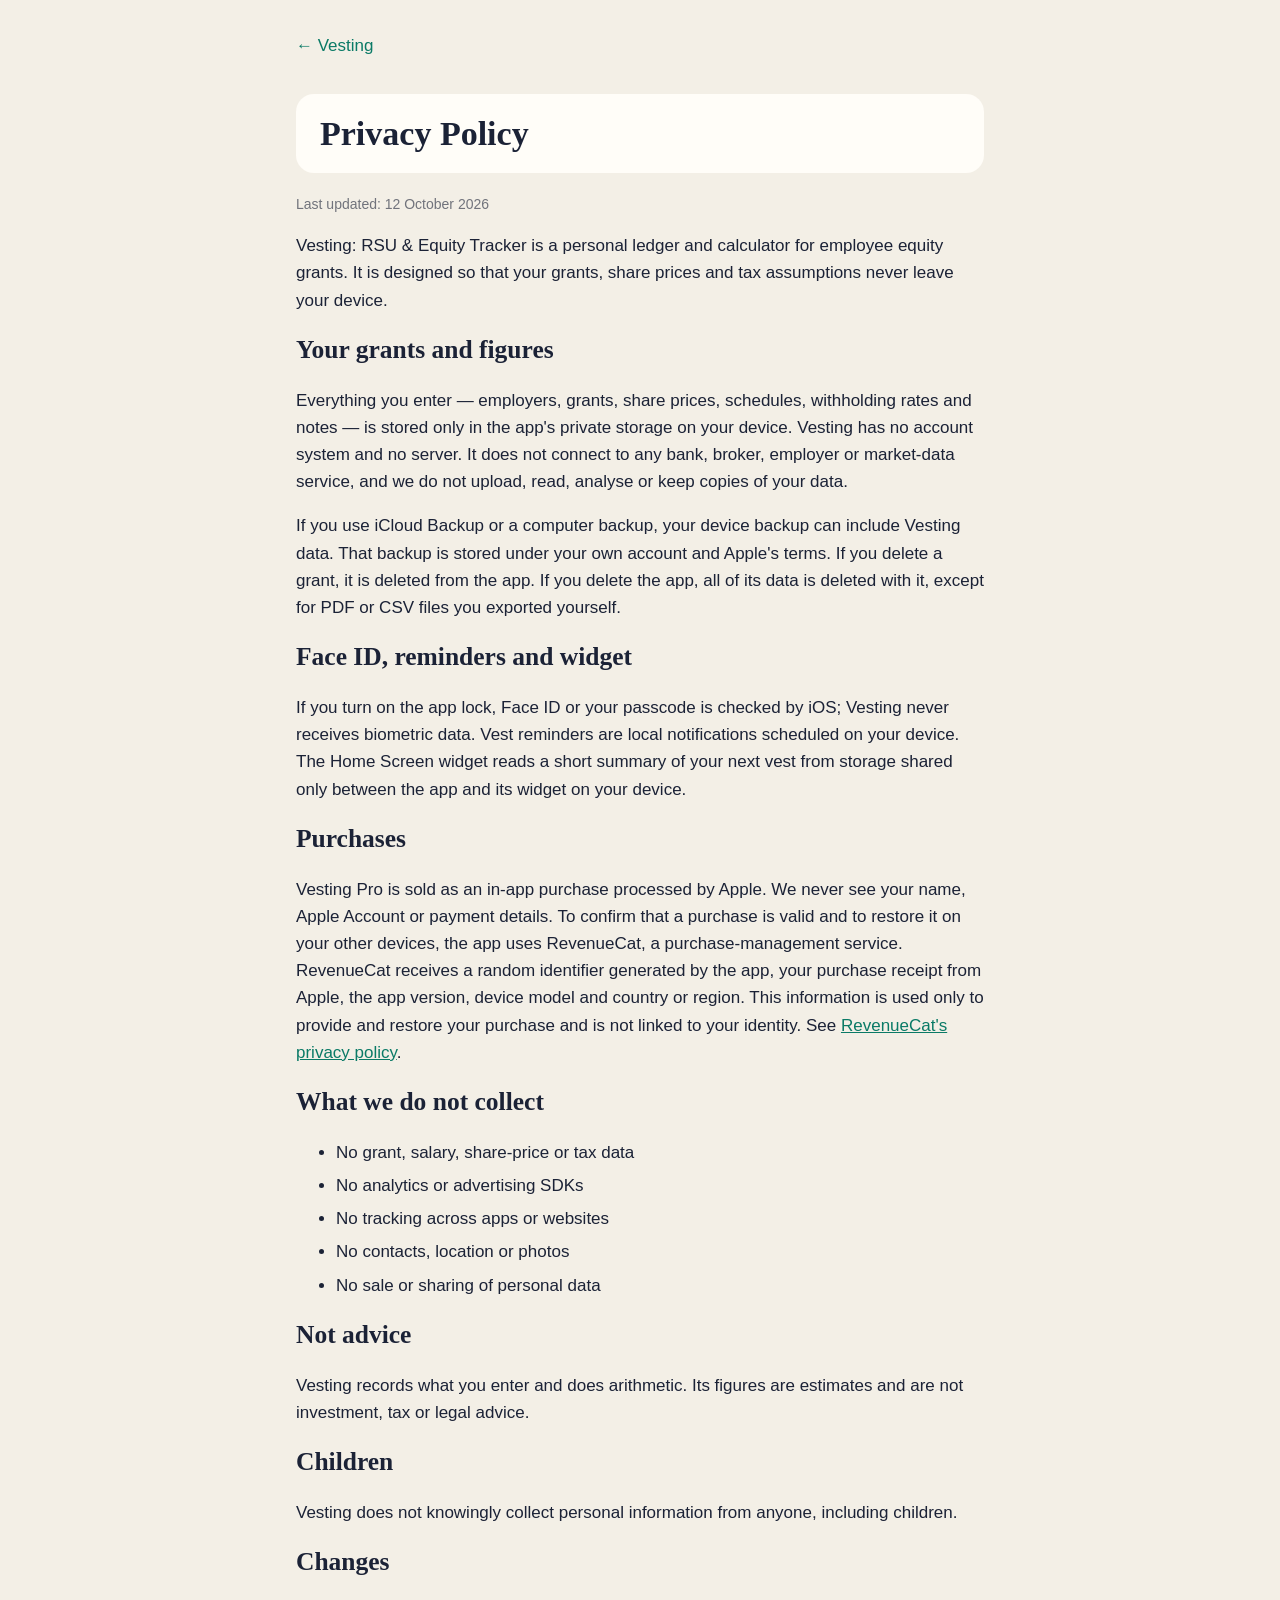
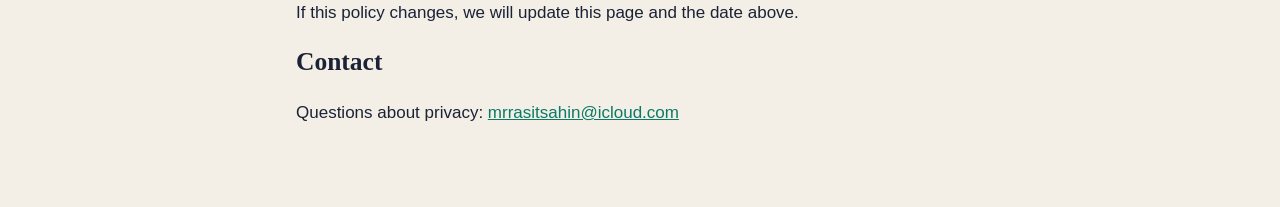
==== privacy.html @ 06a121db "Vesting support and privacy pages Co-Authored-By: Claude Opus 5.5 <noreply@anthropic.com>" ====
<!doctype html>
<html lang="en">
<head>
<meta charset="utf-8">
<meta name="viewport" content="width=device-width, initial-scale=1">
<title>Vesting Privacy Policy</title>
<link rel="stylesheet" href="style.css">
</head>
<body>
<main>
  <a class="back" href="./">← Vesting</a>
  <h1>Privacy Policy</h1>
  <p class="meta">Last updated: 12 October 2026</p>

  <p>Vesting: RSU &amp; Equity Tracker is a personal ledger and calculator for employee equity grants. It is designed so that your grants, share prices and tax assumptions never leave your device.</p>

  <h2>Your grants and figures</h2>
  <p>Everything you enter — employers, grants, share prices, schedules, withholding rates and notes — is stored only in the app's private storage on your device. Vesting has no account system and no server. It does not connect to any bank, broker, employer or market-data service, and we do not upload, read, analyse or keep copies of your data.</p>
  <p>If you use iCloud Backup or a computer backup, your device backup can include Vesting data. That backup is stored under your own account and Apple's terms. If you delete a grant, it is deleted from the app. If you delete the app, all of its data is deleted with it, except for PDF or CSV files you exported yourself.</p>

  <h2>Face ID, reminders and widget</h2>
  <p>If you turn on the app lock, Face ID or your passcode is checked by iOS; Vesting never receives biometric data. Vest reminders are local notifications scheduled on your device. The Home Screen widget reads a short summary of your next vest from storage shared only between the app and its widget on your device.</p>

  <h2>Purchases</h2>
  <p>Vesting Pro is sold as an in-app purchase processed by Apple. We never see your name, Apple Account or payment details. To confirm that a purchase is valid and to restore it on your other devices, the app uses RevenueCat, a purchase-management service. RevenueCat receives a random identifier generated by the app, your purchase receipt from Apple, the app version, device model and country or region. This information is used only to provide and restore your purchase and is not linked to your identity. See <a href="https://www.revenuecat.com/privacy">RevenueCat's privacy policy</a>.</p>

  <h2>What we do not collect</h2>
  <ul>
    <li>No grant, salary, share-price or tax data</li>
    <li>No analytics or advertising SDKs</li>
    <li>No tracking across apps or websites</li>
    <li>No contacts, location or photos</li>
    <li>No sale or sharing of personal data</li>
  </ul>

  <h2>Not advice</h2>
  <p>Vesting records what you enter and does arithmetic. Its figures are estimates and are not investment, tax or legal advice.</p>

  <h2>Children</h2>
  <p>Vesting does not knowingly collect personal information from anyone, including children.</p>

  <h2>Changes</h2>
  <p>If this policy changes, we will update this page and the date above.</p>

  <h2>Contact</h2>
  <p>Questions about privacy: <a href="mailto:mrrasitsahin@icloud.com">mrrasitsahin@icloud.com</a></p>
</main>
</body>
</html>
---- style.css ----
:root {
  --navy: #08332d;
  --ink: #1b2236;
  --paper: #fffdf8;
  --canvas: #f3efe6;
  --marker: #fac745;
  --link: #0a7a66;
}
@media (prefers-color-scheme: dark) {
  :root { --ink: #ece8de; --paper: #171c2a; --canvas: #0d111c; --link: #4ad1b0; }
}
* { box-sizing: border-box; }
body {
  margin: 0;
  background: var(--canvas);
  color: var(--ink);
  font: 17px/1.6 -apple-system, BlinkMacSystemFont, "Segoe UI", Helvetica, Arial, sans-serif;
}
h1, h2, h3, .tagline { font-family: "New York", "Iowan Old Style", Georgia, serif; line-height: 1.2; }
a { color: var(--link); }
mark { background: linear-gradient(transparent 55%, var(--marker) 55%, var(--marker) 92%, transparent 92%); color: inherit; }
.hero {
  background: linear-gradient(#0d8570, #07332d);
  color: #fff;
  text-align: center;
  padding: 56px 16px 48px;
}
.hero img { border-radius: 24px; box-shadow: 0 12px 30px rgba(0,0,0,.45); }
.hero h1 { font-size: 44px; margin: 18px 0 4px; }
.hero .tagline { font-size: 28px; margin: 0 0 12px; }
.hero mark { color: #fff; }
.hero p { max-width: 560px; margin: 0 auto; opacity: .85; }
main { max-width: 720px; margin: 0 auto; padding: 32px 16px 64px; }
section, main > h1 { background: var(--paper); border-radius: 18px; padding: 8px 24px 18px; margin-bottom: 20px; }
main > h1 { padding-top: 20px; }
.back { display: inline-block; margin-bottom: 12px; text-decoration: none; }
.meta { opacity: .6; font-size: 14px; }
li { margin-bottom: 6px; }
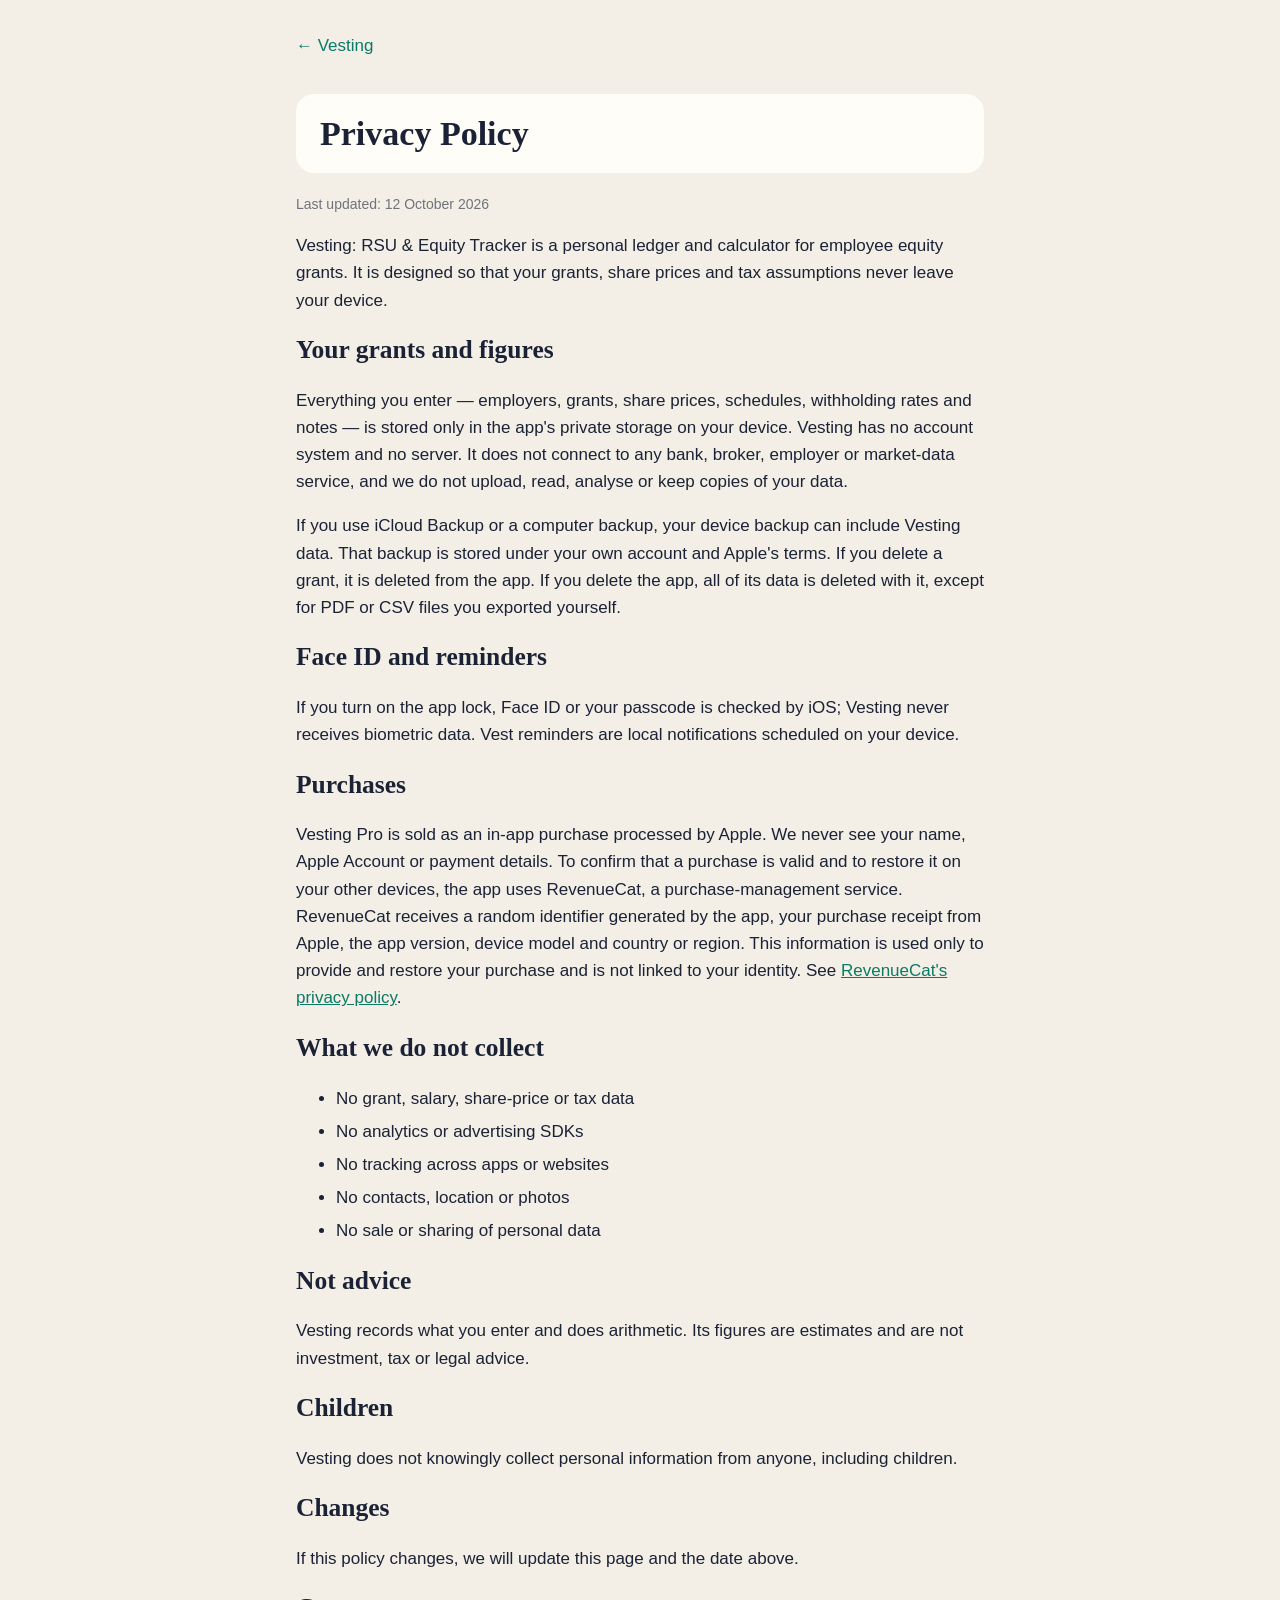
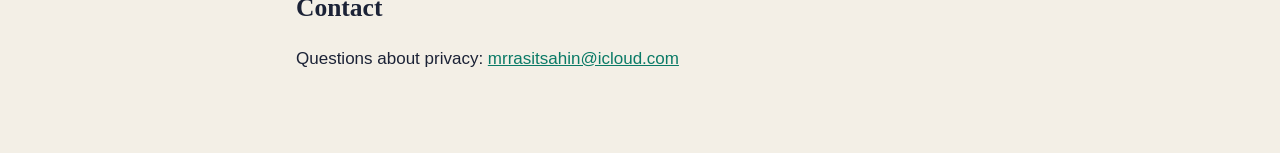
==== commit b3e74cdc: "Remove widget mentions for 1.0 Co-Authored-By: Claude Opus 5.5 <noreply@anthropic.com>" ====
--- a/privacy.html
+++ b/privacy.html
@@ -18,8 +18,8 @@
   <p>Everything you enter — employers, grants, share prices, schedules, withholding rates and notes — is stored only in the app's private storage on your device. Vesting has no account system and no server. It does not connect to any bank, broker, employer or market-data service, and we do not upload, read, analyse or keep copies of your data.</p>
   <p>If you use iCloud Backup or a computer backup, your device backup can include Vesting data. That backup is stored under your own account and Apple's terms. If you delete a grant, it is deleted from the app. If you delete the app, all of its data is deleted with it, except for PDF or CSV files you exported yourself.</p>
 
-  <h2>Face ID, reminders and widget</h2>
-  <p>If you turn on the app lock, Face ID or your passcode is checked by iOS; Vesting never receives biometric data. Vest reminders are local notifications scheduled on your device. The Home Screen widget reads a short summary of your next vest from storage shared only between the app and its widget on your device.</p>
+  <h2>Face ID and reminders</h2>
+  <p>If you turn on the app lock, Face ID or your passcode is checked by iOS; Vesting never receives biometric data. Vest reminders are local notifications scheduled on your device.</p>
 
   <h2>Purchases</h2>
   <p>Vesting Pro is sold as an in-app purchase processed by Apple. We never see your name, Apple Account or payment details. To confirm that a purchase is valid and to restore it on your other devices, the app uses RevenueCat, a purchase-management service. RevenueCat receives a random identifier generated by the app, your purchase receipt from Apple, the app version, device model and country or region. This information is used only to provide and restore your purchase and is not linked to your identity. See <a href="https://www.revenuecat.com/privacy">RevenueCat's privacy policy</a>.</p>
